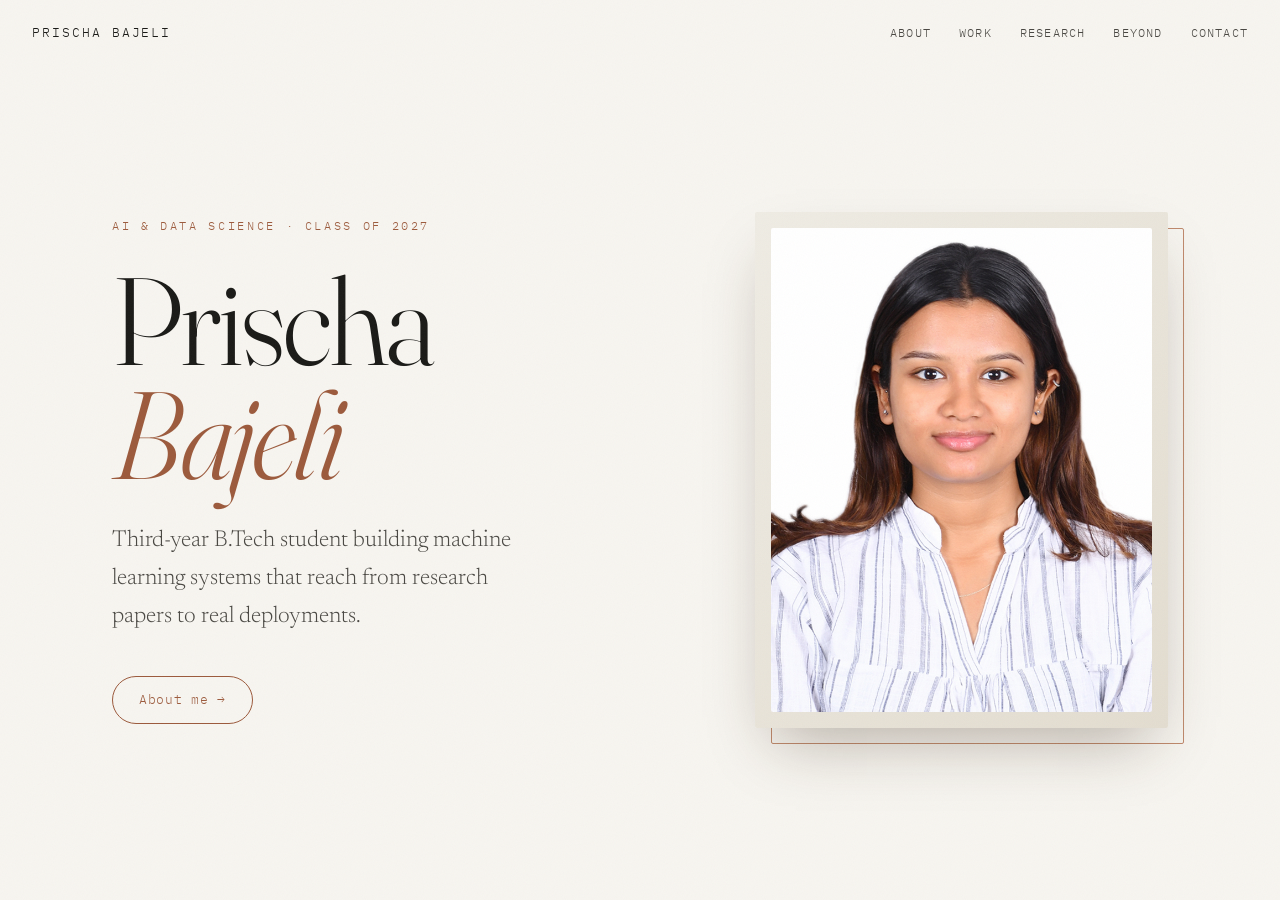
==== index.html @ cf007b45 "Initial commit" ====
<!DOCTYPE html>
<html lang="en">
<head>
<meta charset="UTF-8" />
<meta name="viewport" content="width=device-width, initial-scale=1.0" />
<title>Prischa Bajeli — AI &amp; Data Science</title>
<meta name="description" content="Prischa Bajeli — Third-year B.Tech student in Artificial Intelligence & Data Science." />
<link rel="preconnect" href="https://fonts.googleapis.com" />
<link rel="preconnect" href="https://fonts.gstatic.com" crossorigin />
<link href="https://fonts.googleapis.com/css2?family=Fraunces:ital,opsz,wght@0,9..144,300..600;1,9..144,300..500&family=Newsreader:ital,opsz,wght@0,6..72,300..500;1,6..72,300..400&family=IBM+Plex+Mono:wght@400;500&display=swap" rel="stylesheet" />
<link rel="stylesheet" href="style.css" />
<style>
  /* homepage-specific: full-height hero, no footer line needed */
  body { background: var(--bg); }
  .home-nav {
    position: absolute;
    top: 0; left: 0; right: 0;
    background: transparent;
    border-bottom: none;
    backdrop-filter: none;
  }
  header.hero {
    flex: 1;
    min-height: 100vh;
    display: flex;
    align-items: center;
    padding: 100px 0 60px;
  }
  .hero-grid {
    display: grid;
    grid-template-columns: 1.4fr 1fr;
    gap: 64px;
    align-items: center;
    width: 100%;
  }
  @media (max-width: 860px) { .hero-grid { grid-template-columns: 1fr; gap: 40px; } }

  .eyebrow {
    font-family: var(--mono);
    font-size: 12px;
    letter-spacing: 0.22em;
    text-transform: uppercase;
    color: var(--accent);
    margin-bottom: 28px;
  }
  h1.name {
    font-family: var(--display);
    font-weight: 300;
    font-size: clamp(56px, 10vw, 124px);
    line-height: 0.92;
    letter-spacing: -0.02em;
    margin-bottom: 30px;
  }
  h1.name em { font-style: italic; color: var(--accent); }
  .tagline {
    font-size: 23px;
    color: var(--ink-soft);
    max-width: 32ch;
    margin-bottom: 40px;
  }
  .hero-cta { display: flex; gap: 22px; align-items: center; flex-wrap: wrap; }
  .hero-cta a {
    font-family: var(--mono);
    font-size: 13px;
    letter-spacing: 0.05em;
    padding-bottom: 3px;
    border-bottom: 1px solid var(--line);
    transition: border-color 0.25s, color 0.25s;
  }
  .hero-cta a:hover { color: var(--accent); border-color: var(--accent); }
  .hero-cta .primary {
    border: 1px solid var(--accent);
    border-radius: 100px;
    padding: 12px 26px;
    color: var(--accent);
  }
  .hero-cta .primary:hover { background: var(--accent); color: var(--bg); }

  .photo-frame { position: relative; }
  .photo-frame .img-slot {
    aspect-ratio: 4/5;
    box-shadow: 0 30px 60px -20px rgba(60,40,20,0.35);
  }
  .photo-frame::after {
    content: "";
    position: absolute;
    inset: 16px -16px -16px 16px;
    border: 1px solid var(--accent-soft);
    border-radius: 2px;
    z-index: -1;
  }
</style>
</head>
<body>

<nav class="home-nav">
  <a href="index.html" class="logo">Prischa Bajeli</a>
  <div class="links">
    <a href="about.html">About</a>
    <a href="work.html">Work</a>
    <a href="research.html">Research</a>
    <a href="beyond.html">Beyond</a>
    <a href="contact.html">Contact</a>
  </div>
</nav>

<header class="hero">
  <div class="wrap">
    <div class="hero-grid">
      <div class="fade-in d1">
        <div class="eyebrow">AI &amp; Data Science · Class of 2027</div>
        <h1 class="name">Prischa<br><em>Bajeli</em></h1>
        <p class="tagline">Third-year B.Tech student building machine learning systems that reach from research papers to real deployments.</p>
        <div class="hero-cta">
          <a href="about.html" class="primary">About me →</a>
        </div>
      </div>
      <div class="photo-frame fade-in d2">
        <div class="img-slot">
          <img src="images/profile.jpg" alt="Prischa Bajeli">
        </div>
      </div>
    </div>
  </div>
</header>

</body>
</html>
---- style.css ----
:root {
  --bg: #f7f5f0;
  --bg-warm: #efece4;
  --ink: #1a1a17;
  --ink-soft: #4a4843;
  --ink-faint: #8a877e;
  --line: #d9d5c9;
  --accent: #9c5a3c;
  --accent-soft: #c08a6d;
  --display: 'Fraunces', serif;
  --body: 'Newsreader', serif;
  --mono: 'IBM Plex Mono', monospace;
  --maxw: 1120px;
}

* { margin: 0; padding: 0; box-sizing: border-box; }
html { scroll-behavior: smooth; }

body {
  background: var(--bg);
  color: var(--ink);
  font-family: var(--body);
  font-size: 19px;
  line-height: 1.65;
  font-weight: 300;
  -webkit-font-smoothing: antialiased;
  overflow-x: hidden;
  min-height: 100vh;
  display: flex;
  flex-direction: column;
}

.wrap { max-width: var(--maxw); margin: 0 auto; padding: 0 32px; width: 100%; }
a { color: inherit; text-decoration: none; }

/* grain overlay */
body::before {
  content: "";
  position: fixed;
  inset: 0;
  pointer-events: none;
  z-index: 1;
  opacity: 0.035;
  background-image: url("data:image/svg+xml,%3Csvg xmlns='http://www.w3.org/2000/svg' width='200' height='200'%3E%3Cfilter id='n'%3E%3CfeTurbulence type='fractalNoise' baseFrequency='0.9' numOctaves='4'/%3E%3C/filter%3E%3Crect width='100%25' height='100%25' filter='url(%23n)'/%3E%3C/svg%3E");
}

/* ---------- NAV ---------- */
nav {
  position: sticky;
  top: 0;
  z-index: 100;
  display: flex;
  justify-content: space-between;
  align-items: center;
  padding: 22px 32px;
  background: rgba(247,245,240,0.82);
  backdrop-filter: blur(10px);
  border-bottom: 1px solid var(--line);
}
nav .logo {
  font-family: var(--mono);
  font-size: 13px;
  letter-spacing: 0.15em;
  text-transform: uppercase;
  color: var(--ink);
}
nav .links { display: flex; gap: 28px; }
nav .links a {
  font-family: var(--mono);
  font-size: 12px;
  letter-spacing: 0.1em;
  text-transform: uppercase;
  color: var(--ink-soft);
  transition: color 0.2s;
  position: relative;
}
nav .links a:hover { color: var(--accent); }
nav .links a.active { color: var(--accent); }
nav .links a.active::after {
  content: "";
  position: absolute;
  left: 0; right: 0; bottom: -6px;
  height: 1px;
  background: var(--accent);
}
@media (max-width: 720px) {
  nav { padding: 16px 20px; }
  nav .links { gap: 16px; flex-wrap: wrap; justify-content: flex-end; }
  nav .links a { font-size: 11px; }
}

/* ---------- PAGE SHELL ---------- */
main { flex: 1; position: relative; z-index: 2; }
.page { padding: 80px 0 110px; }
.page-head { margin-bottom: 64px; }
.page-head .num {
  font-family: var(--mono);
  font-size: 13px;
  color: var(--accent);
  letter-spacing: 0.1em;
  display: block;
  margin-bottom: 16px;
}
.page-head h1 {
  font-family: var(--display);
  font-weight: 300;
  font-size: clamp(40px, 7vw, 78px);
  line-height: 1;
  letter-spacing: -0.02em;
}
.page-head h1 em { font-style: italic; color: var(--accent); }
.page-head .sub {
  font-size: 22px;
  color: var(--ink-soft);
  margin-top: 20px;
  max-width: 50ch;
}

.fade-in { animation: fadeUp 0.8s ease forwards; opacity: 0; }
.d1 { animation-delay: 0.05s; }
.d2 { animation-delay: 0.15s; }
.d3 { animation-delay: 0.25s; }
@keyframes fadeUp {
  from { opacity: 0; transform: translateY(24px); }
  to { opacity: 1; transform: translateY(0); }
}

/* ---------- IMAGE SLOT ---------- */
.img-slot {
  background: linear-gradient(135deg, var(--bg-warm), #e3ddd0);
  display: flex;
  align-items: center;
  justify-content: center;
  color: var(--ink-faint);
  font-family: var(--mono);
  font-size: 11px;
  letter-spacing: 0.08em;
  text-align: center;
  line-height: 1.6;
  padding: 16px;
  border-radius: 2px;
}
.img-slot img { width: 100%; height: 100%; object-fit: cover; display: block; border-radius: 2px; }
.img-slot img.fit-contain { object-fit: contain; }

/* ---------- FOOTER ---------- */
footer {
  position: relative;
  z-index: 2;
  border-top: 1px solid var(--line);
  padding: 40px 0;
}
footer .wrap { display: flex; justify-content: space-between; align-items: center; flex-wrap: wrap; gap: 16px; }
footer .copy { font-family: var(--mono); font-size: 11px; color: var(--ink-faint); letter-spacing: 0.08em; }
footer .foot-links { display: flex; gap: 22px; }
footer .foot-links a {
  font-family: var(--mono);
  font-size: 11px;
  letter-spacing: 0.1em;
  text-transform: uppercase;
  color: var(--ink-faint);
  transition: color 0.2s;
}
footer .foot-links a:hover { color: var(--accent); }
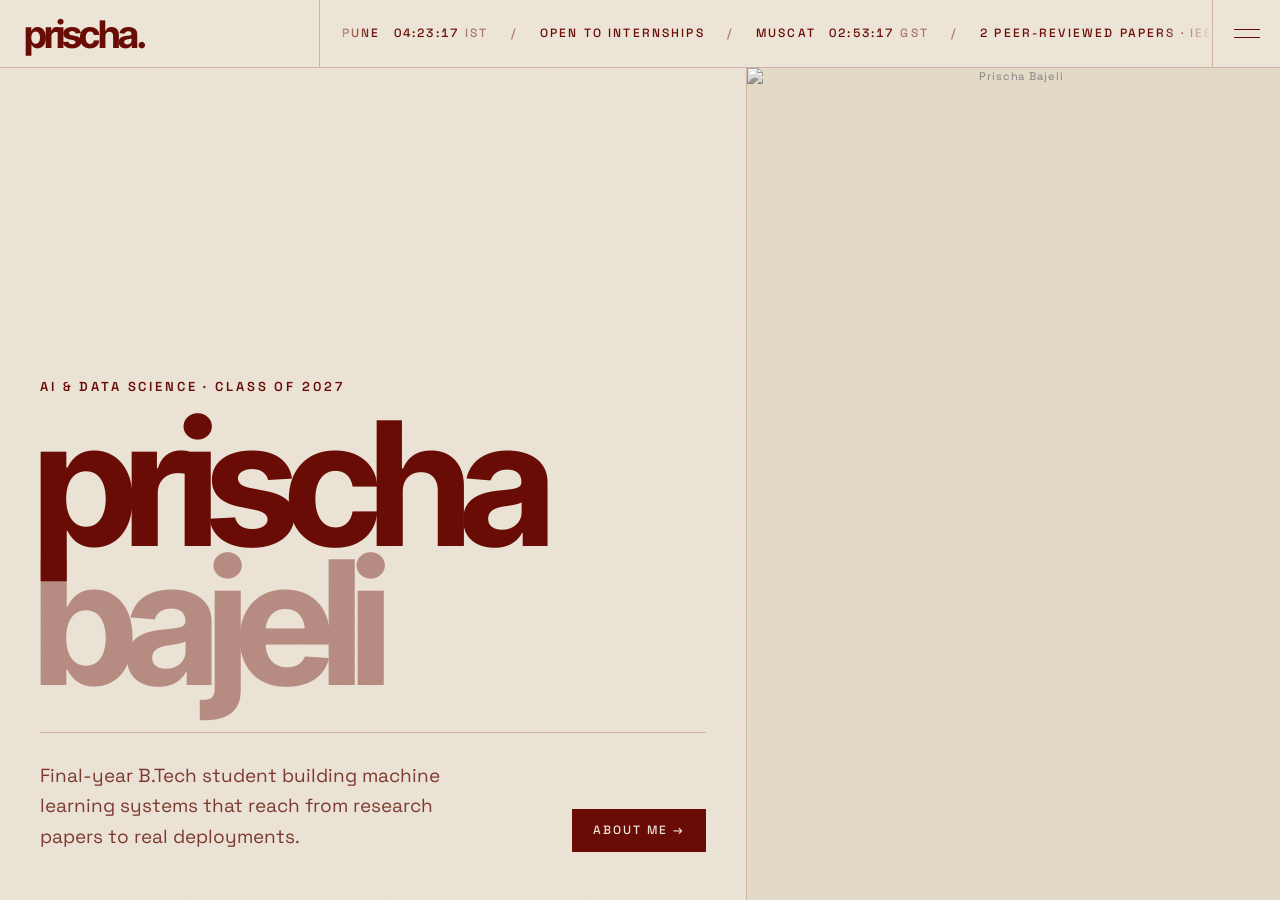
==== commit e3163eac: "Redesign site, add Experience page and moving project strip, update CGPA and year" ====
--- a/index.html
+++ b/index.html
@@ -4,125 +4,115 @@
 <meta charset="UTF-8" />
 <meta name="viewport" content="width=device-width, initial-scale=1.0" />
 <title>Prischa Bajeli — AI &amp; Data Science</title>
-<meta name="description" content="Prischa Bajeli — Third-year B.Tech student in Artificial Intelligence & Data Science." />
+<meta name="description" content="Prischa Bajeli — Final-year B.Tech student in Artificial Intelligence & Data Science." />
 <link rel="preconnect" href="https://fonts.googleapis.com" />
 <link rel="preconnect" href="https://fonts.gstatic.com" crossorigin />
-<link href="https://fonts.googleapis.com/css2?family=Fraunces:ital,opsz,wght@0,9..144,300..600;1,9..144,300..500&family=Newsreader:ital,opsz,wght@0,6..72,300..500;1,6..72,300..400&family=IBM+Plex+Mono:wght@400;500&display=swap" rel="stylesheet" />
+<link href="https://fonts.googleapis.com/css2?family=Inter+Tight:wght@400..800&amp;family=Space+Grotesk:wght@400..600&amp;display=swap" rel="stylesheet" />
 <link rel="stylesheet" href="style.css" />
 <style>
-  /* homepage-specific: full-height hero, no footer line needed */
-  body { background: var(--bg); }
-  .home-nav {
-    position: absolute;
-    top: 0; left: 0; right: 0;
-    background: transparent;
-    border-bottom: none;
-    backdrop-filter: none;
-  }
+  /* homepage: name block + portrait, split by a grid line */
   header.hero {
     flex: 1;
-    min-height: 100vh;
-    display: flex;
-    align-items: center;
-    padding: 100px 0 60px;
-  }
-  .hero-grid {
+    position: relative;
+    z-index: 2;
     display: grid;
     grid-template-columns: 1.4fr 1fr;
-    gap: 64px;
-    align-items: center;
-    width: 100%;
+    min-height: calc(100vh - var(--bar-h));
   }
-  @media (max-width: 860px) { .hero-grid { grid-template-columns: 1fr; gap: 40px; } }
-
+  .hero-text {
+    display: flex;
+    flex-direction: column;
+    justify-content: flex-end;
+    padding: 56px 40px 48px;
+    border-right: 1px solid var(--line);
+  }
   .eyebrow {
-    font-family: var(--mono);
-    font-size: 12px;
+    font-size: 13px;
+    font-weight: 600;
     letter-spacing: 0.22em;
     text-transform: uppercase;
-    color: var(--accent);
-    margin-bottom: 28px;
+    margin-bottom: 18px;
   }
   h1.name {
     font-family: var(--display);
-    font-weight: 300;
-    font-size: clamp(56px, 10vw, 124px);
-    line-height: 0.92;
-    letter-spacing: -0.02em;
-    margin-bottom: 30px;
+    font-weight: 700;
+    font-size: clamp(80px, 13.5vw, 220px);
+    line-height: 0.8;
+    letter-spacing: -0.07em;
+    text-transform: lowercase;
+    margin: 0 0 40px -0.04em;
   }
-  h1.name em { font-style: italic; color: var(--accent); }
-  .tagline {
-    font-size: 23px;
-    color: var(--ink-soft);
-    max-width: 32ch;
-    margin-bottom: 40px;
+  .hero-foot {
+    display: grid;
+    grid-template-columns: 1fr auto;
+    gap: 24px 40px;
+    align-items: end;
+    padding-top: 28px;
+    border-top: 1px solid var(--line);
   }
-  .hero-cta { display: flex; gap: 22px; align-items: center; flex-wrap: wrap; }
-  .hero-cta a {
-    font-family: var(--mono);
-    font-size: 13px;
-    letter-spacing: 0.05em;
-    padding-bottom: 3px;
-    border-bottom: 1px solid var(--line);
-    transition: border-color 0.25s, color 0.25s;
-  }
-  .hero-cta a:hover { color: var(--accent); border-color: var(--accent); }
-  .hero-cta .primary {
-    border: 1px solid var(--accent);
-    border-radius: 100px;
-    padding: 12px 26px;
-    color: var(--accent);
-  }
-  .hero-cta .primary:hover { background: var(--accent); color: var(--bg); }
-
-  .photo-frame { position: relative; }
-  .photo-frame .img-slot {
-    aspect-ratio: 4/5;
-    box-shadow: 0 30px 60px -20px rgba(60,40,20,0.35);
-  }
-  .photo-frame::after {
-    content: "";
-    position: absolute;
-    inset: 16px -16px -16px 16px;
-    border: 1px solid var(--accent-soft);
-    border-radius: 2px;
-    z-index: -1;
+  .tagline { font-size: 19px; color: var(--ink-soft); max-width: 36ch; }
+  .hero-cta { display: flex; gap: 12px; flex-wrap: wrap; }
+  .photo-frame { position: relative; overflow: hidden; }
+  .photo-frame .img-slot { position: absolute; inset: 0; border: none; }
+  .photo-frame img { filter: grayscale(1) contrast(1.05); transition: filter 0.6s ease, transform 0.8s ease; }
+  .photo-frame:hover img { filter: grayscale(0); transform: scale(1.02); }
+  @media (max-width: 860px) {
+    header.hero { grid-template-columns: 1fr; }
+    .hero-text { border-right: none; border-bottom: 1px solid var(--line); padding: 48px 20px 36px; }
+    .photo-frame { aspect-ratio: 4/5; }
+    .hero-foot { grid-template-columns: 1fr; }
   }
 </style>
 </head>
 <body>
 
-<nav class="home-nav">
-  <a href="index.html" class="logo">Prischa Bajeli</a>
-  <div class="links">
-    <a href="about.html">About</a>
-    <a href="work.html">Work</a>
-    <a href="research.html">Research</a>
-    <a href="beyond.html">Beyond</a>
-    <a href="contact.html">Contact</a>
+<header class="topbar">
+  <a href="index.html" class="logo" aria-label="Prischa Bajeli, home">prischa.</a>
+  <div class="ticker" aria-hidden="true">
+    <div class="ticker-track">
+      <span>Open to internships</span>
+      <span>2 peer-reviewed papers · IEEE &amp; Springer</span>
+      <span>AI &amp; Data Science · Class of 2027</span>
+    </div>
+  </div>
+  <button class="menu-btn" type="button" aria-expanded="false" aria-controls="menu" aria-label="Open menu"><span></span><span></span></button>
+</header>
+<div class="menu-backdrop"></div>
+<nav class="menu" id="menu" aria-label="Main">
+  <button class="menu-close" type="button" aria-label="Close menu"><span></span><span></span></button>
+  <ul class="menu-links">
+    <li><a href="about.html"><span class="n">01</span><span class="w">about</span></a></li>
+    <li><a href="experience.html"><span class="n">02</span><span class="w">experience</span></a></li>
+    <li><a href="work.html"><span class="n">03</span><span class="w">projects</span></a></li>
+    <li><a href="research.html"><span class="n">04</span><span class="w">research</span></a></li>
+    <li><a href="beyond.html"><span class="n">05</span><span class="w">beyond</span></a></li>
+    <li><a href="contact.html"><span class="n">06</span><span class="w">contact</span></a></li>
+  </ul>
+  <div class="menu-social">
+    <a href="https://github.com/prischab" target="_blank" rel="noopener">GitHub</a>
+    <a href="https://linkedin.com/in/prischa-bajeli" target="_blank" rel="noopener">LinkedIn</a>
+    <a href="resume.pdf" target="_blank" rel="noopener">Résumé</a>
   </div>
 </nav>
 
 <header class="hero">
-  <div class="wrap">
-    <div class="hero-grid">
-      <div class="fade-in d1">
-        <div class="eyebrow">AI &amp; Data Science · Class of 2027</div>
-        <h1 class="name">Prischa<br><em>Bajeli</em></h1>
-        <p class="tagline">Third-year B.Tech student building machine learning systems that reach from research papers to real deployments.</p>
-        <div class="hero-cta">
-          <a href="about.html" class="primary">About me →</a>
-        </div>
+  <div class="hero-text fade-in d1">
+    <div class="eyebrow">AI &amp; Data Science · Class of 2027</div>
+    <h1 class="name">Prischa<br><em>Bajeli</em></h1>
+    <div class="hero-foot">
+      <p class="tagline">Final-year B.Tech student building machine learning systems that reach from research papers to real deployments.</p>
+      <div class="hero-cta">
+        <a href="about.html" class="btn solid">About me →</a>
       </div>
-      <div class="photo-frame fade-in d2">
-        <div class="img-slot">
-          <img src="images/profile.jpg" alt="Prischa Bajeli">
-        </div>
-      </div>
+    </div>
+  </div>
+  <div class="photo-frame fade-in d2">
+    <div class="img-slot">
+      <img src="images/profile.JPG" alt="Prischa Bajeli">
     </div>
   </div>
 </header>
 
+<script src="site.js"></script>
 </body>
 </html>
--- a/style.css
+++ b/style.css
@@ -1,16 +1,19 @@
 :root {
-  --bg: #f7f5f0;
-  --bg-warm: #efece4;
-  --ink: #1a1a17;
-  --ink-soft: #4a4843;
-  --ink-faint: #8a877e;
-  --line: #d9d5c9;
-  --accent: #9c5a3c;
-  --accent-soft: #c08a6d;
-  --display: 'Fraunces', serif;
-  --body: 'Newsreader', serif;
-  --mono: 'IBM Plex Mono', monospace;
-  --maxw: 1120px;
+  --bg: #ece4d6;
+  --bg-warm: #e3d9c7;
+  --bg-alt: #f4eee4;
+  --ink: #6a0c06;
+  --ink-soft: #7d3a30;
+  --ink-faint: #a8786c;
+  --line: #cfb3a4;
+  --accent: #6a0c06;
+  --accent-soft: #a8786c;
+  --chip: rgba(106,12,6,0.07);
+  --display: 'Inter Tight', 'Helvetica Neue', Arial, sans-serif;
+  --body: 'Space Grotesk', 'Helvetica Neue', Arial, sans-serif;
+  --mono: 'Space Grotesk', 'Helvetica Neue', Arial, sans-serif;
+  --maxw: 1200px;
+  --bar-h: 68px;
 }
 
 * { margin: 0; padding: 0; box-sizing: border-box; }
@@ -20,18 +23,23 @@
   background: var(--bg);
   color: var(--ink);
   font-family: var(--body);
-  font-size: 19px;
-  line-height: 1.65;
-  font-weight: 300;
+  font-size: 17px;
+  line-height: 1.6;
+  font-weight: 400;
   -webkit-font-smoothing: antialiased;
   overflow-x: hidden;
   min-height: 100vh;
   display: flex;
   flex-direction: column;
 }
-
-.wrap { max-width: var(--maxw); margin: 0 auto; padding: 0 32px; width: 100%; }
+body.menu-open { overflow: hidden; }
+
+.wrap { max-width: var(--maxw); margin: 0 auto; padding: 0 40px; width: 100%; }
 a { color: inherit; text-decoration: none; }
+::selection { background: var(--ink); color: var(--bg); }
+
+/* emphasis inside big headings: same face, faded ink */
+h1 em, h2 em { font-style: normal; color: var(--ink); opacity: 0.4; }
 
 /* grain overlay */
 body::before {
@@ -40,80 +48,205 @@
   inset: 0;
   pointer-events: none;
   z-index: 1;
-  opacity: 0.035;
+  opacity: 0.05;
   background-image: url("data:image/svg+xml,%3Csvg xmlns='http://www.w3.org/2000/svg' width='200' height='200'%3E%3Cfilter id='n'%3E%3CfeTurbulence type='fractalNoise' baseFrequency='0.9' numOctaves='4'/%3E%3C/filter%3E%3Crect width='100%25' height='100%25' filter='url(%23n)'/%3E%3C/svg%3E");
 }
 
-/* ---------- NAV ---------- */
-nav {
+/* ---------- TOP BAR ---------- */
+.topbar {
   position: sticky;
   top: 0;
-  z-index: 100;
-  display: flex;
-  justify-content: space-between;
+  z-index: 300;
+  display: grid;
+  grid-template-columns: minmax(180px, 25%) 1fr var(--bar-h);
+  height: var(--bar-h);
+  background: var(--bg);
+  border-bottom: 1px solid var(--line);
+}
+.topbar .logo {
+  display: flex;
   align-items: center;
-  padding: 22px 32px;
-  background: rgba(247,245,240,0.82);
-  backdrop-filter: blur(10px);
+  padding: 0 24px;
+  border-right: 1px solid var(--line);
+  font-family: var(--display);
+  font-weight: 700;
+  font-size: 38px;
+  letter-spacing: -0.07em;
+  line-height: 1;
+  text-transform: lowercase;
+}
+.ticker {
+  overflow: hidden;
+  white-space: nowrap;
+  display: flex;
+  align-items: center;
+  -webkit-mask-image: linear-gradient(90deg, transparent, #000 6%, #000 94%, transparent);
+          mask-image: linear-gradient(90deg, transparent, #000 6%, #000 94%, transparent);
+}
+.ticker-track {
+  display: inline-flex;
+  align-items: center;
+  animation: marquee 50s linear infinite;
+}
+.ticker-track > span {
+  font-size: 12px;
+  font-weight: 500;
+  letter-spacing: 0.18em;
+  text-transform: uppercase;
+  font-variant-numeric: tabular-nums;
+  padding: 0 22px;
+}
+.ticker-track > span.sep { padding: 0; color: var(--ink-faint); }
+.ticker-track .time { font-weight: 500; margin-left: 8px; }
+.ticker-track .tz { font-style: normal; color: var(--ink-faint); margin-left: 6px; }
+@keyframes marquee {
+  from { transform: translateX(0); }
+  to { transform: translateX(-50%); }
+}
+
+.menu-btn, .menu-close {
+  position: relative;
+  border: none;
+  border-left: 1px solid var(--line);
+  background: transparent;
+  color: var(--ink);
+  cursor: pointer;
+  display: grid;
+  place-items: center;
+}
+.menu-btn span, .menu-close span {
+  position: absolute;
+  width: 26px;
+  height: 1.5px;
+  background: currentColor;
+}
+.menu-btn span:first-child { transform: translateY(-4px); }
+.menu-btn span:last-child { transform: translateY(4px); }
+.menu-close span:first-child { transform: rotate(45deg); }
+.menu-close span:last-child { transform: rotate(-45deg); }
+.menu-btn:focus-visible, .menu-close:focus-visible { outline: 2px solid var(--ink); outline-offset: -4px; }
+.menu-close {
+  position: absolute;
+  top: 0;
+  right: 0;
+  width: var(--bar-h);
+  height: var(--bar-h);
   border-bottom: 1px solid var(--line);
 }
-nav .logo {
-  font-family: var(--mono);
-  font-size: 13px;
+.menu-close:hover { background: var(--ink); color: var(--bg); }
+
+/* ---------- MENU PANEL ---------- */
+.menu-backdrop {
+  position: fixed;
+  inset: 0;
+  z-index: 250;
+  background: rgba(60, 12, 6, 0.18);
+  opacity: 0;
+  pointer-events: none;
+  transition: opacity 0.4s ease;
+}
+.menu {
+  position: fixed;
+  top: 0;
+  right: 0;
+  z-index: 310;
+  width: min(600px, 100vw);
+  height: 100vh;
+  height: 100dvh;
+  background: var(--bg-alt);
+  border-left: 1px solid var(--line);
+  display: flex;
+  flex-direction: column;
+  padding-top: var(--bar-h);
+  overflow-y: auto;
+  transform: translateX(100%);
+  transition: transform 0.5s cubic-bezier(0.7, 0, 0.2, 1);
+}
+.menu-open .menu { transform: translateX(0); }
+.menu-open .menu-backdrop { opacity: 1; pointer-events: auto; }
+.menu-links {
+  flex: 1;
+  display: flex;
+  flex-direction: column;
+  justify-content: center;
+  list-style: none;
+}
+.menu-links li { border-top: 1px solid var(--line); }
+.menu-links li:last-child { border-bottom: 1px solid var(--line); }
+.menu-links a {
+  display: flex;
+  align-items: baseline;
+  gap: 22px;
+  padding: 12px 28px;
+  transition: background 0.25s, color 0.25s;
+}
+.menu-links .n {
+  font-size: 12px;
+  font-weight: 500;
   letter-spacing: 0.15em;
-  text-transform: uppercase;
-  color: var(--ink);
-}
-nav .links { display: flex; gap: 28px; }
-nav .links a {
-  font-family: var(--mono);
-  font-size: 12px;
-  letter-spacing: 0.1em;
-  text-transform: uppercase;
-  color: var(--ink-soft);
-  transition: color 0.2s;
-  position: relative;
-}
-nav .links a:hover { color: var(--accent); }
-nav .links a.active { color: var(--accent); }
-nav .links a.active::after {
-  content: "";
-  position: absolute;
-  left: 0; right: 0; bottom: -6px;
-  height: 1px;
-  background: var(--accent);
-}
+  font-variant-numeric: tabular-nums;
+}
+.menu-links .w {
+  font-family: var(--display);
+  font-weight: 700;
+  font-size: clamp(42px, 7vw, 68px);
+  letter-spacing: -0.065em;
+  line-height: 1.05;
+  text-transform: lowercase;
+}
+.menu-links a:hover, .menu-links a.active { background: var(--ink); color: var(--bg); }
+.menu-social {
+  display: flex;
+  flex-wrap: wrap;
+  gap: 12px 32px;
+  padding: 28px;
+}
+.menu-social a {
+  font-size: 15px;
+  font-weight: 500;
+  letter-spacing: 0.12em;
+  text-transform: uppercase;
+}
+.menu-social a:hover { opacity: 0.6; }
+
 @media (max-width: 720px) {
-  nav { padding: 16px 20px; }
-  nav .links { gap: 16px; flex-wrap: wrap; justify-content: flex-end; }
-  nav .links a { font-size: 11px; }
+  :root { --bar-h: 58px; }
+  .wrap { padding: 0 20px; }
+  .topbar { grid-template-columns: 1fr var(--bar-h); }
+  .topbar .logo { font-size: 30px; padding: 0 20px; border-right: none; }
+  .ticker { display: none; }
+  .menu-links a { padding: 10px 20px; }
+  .menu-social { padding: 24px 20px; }
 }
 
 /* ---------- PAGE SHELL ---------- */
 main { flex: 1; position: relative; z-index: 2; }
-.page { padding: 80px 0 110px; }
-.page-head { margin-bottom: 64px; }
+main .wrap { border-left: 1px solid var(--line); border-right: 1px solid var(--line); }
+@media (max-width: 720px) { main .wrap { border: none; } }
+.page { padding: 0 0 110px; }
+.page > .wrap { padding-top: 72px; }
+.page-head { margin-bottom: 64px; padding-bottom: 36px; border-bottom: 1px solid var(--line); }
 .page-head .num {
-  font-family: var(--mono);
+  display: block;
   font-size: 13px;
-  color: var(--accent);
-  letter-spacing: 0.1em;
-  display: block;
-  margin-bottom: 16px;
+  font-weight: 600;
+  letter-spacing: 0.22em;
+  text-transform: uppercase;
+  margin-bottom: 14px;
 }
 .page-head h1 {
   font-family: var(--display);
-  font-weight: 300;
-  font-size: clamp(40px, 7vw, 78px);
-  line-height: 1;
-  letter-spacing: -0.02em;
-}
-.page-head h1 em { font-style: italic; color: var(--accent); }
+  font-weight: 700;
+  font-size: clamp(64px, 12vw, 168px);
+  line-height: 0.88;
+  letter-spacing: -0.065em;
+  text-transform: lowercase;
+}
 .page-head .sub {
-  font-size: 22px;
+  font-size: 19px;
   color: var(--ink-soft);
-  margin-top: 20px;
-  max-width: 50ch;
+  margin-top: 40px;
+  max-width: 52ch;
 }
 
 .fade-in { animation: fadeUp 0.8s ease forwards; opacity: 0; }
@@ -127,38 +260,71 @@
 
 /* ---------- IMAGE SLOT ---------- */
 .img-slot {
-  background: linear-gradient(135deg, var(--bg-warm), #e3ddd0);
+  background: var(--bg-warm);
+  border: 1px solid var(--line);
   display: flex;
   align-items: center;
   justify-content: center;
   color: var(--ink-faint);
-  font-family: var(--mono);
   font-size: 11px;
   letter-spacing: 0.08em;
   text-align: center;
   line-height: 1.6;
-  padding: 16px;
-  border-radius: 2px;
-}
-.img-slot img { width: 100%; height: 100%; object-fit: cover; display: block; border-radius: 2px; }
+  overflow: hidden;
+}
+.img-slot img { width: 100%; height: 100%; object-fit: cover; display: block; }
 .img-slot img.fit-contain { object-fit: contain; }
+
+/* shared outline button, Bello "LEARN MORE" style */
+.btn {
+  display: inline-block;
+  font-size: 12px;
+  font-weight: 500;
+  letter-spacing: 0.16em;
+  text-transform: uppercase;
+  border: 1px solid var(--ink);
+  padding: 11px 20px;
+  transition: background 0.25s, color 0.25s;
+}
+.btn:hover, .btn.solid { background: var(--ink); color: var(--bg); }
+.btn.solid:hover { background: transparent; color: var(--ink); }
 
 /* ---------- FOOTER ---------- */
 footer {
   position: relative;
   z-index: 2;
-  border-top: 1px solid var(--line);
-  padding: 40px 0;
+  background: var(--ink);
+  color: var(--bg);
+  padding: 32px 0 0;
+  overflow: hidden;
 }
 footer .wrap { display: flex; justify-content: space-between; align-items: center; flex-wrap: wrap; gap: 16px; }
-footer .copy { font-family: var(--mono); font-size: 11px; color: var(--ink-faint); letter-spacing: 0.08em; }
-footer .foot-links { display: flex; gap: 22px; }
+footer .copy { font-size: 12px; letter-spacing: 0.14em; text-transform: uppercase; opacity: 0.7; }
+footer .foot-links { display: flex; gap: 28px; }
 footer .foot-links a {
-  font-family: var(--mono);
-  font-size: 11px;
-  letter-spacing: 0.1em;
-  text-transform: uppercase;
-  color: var(--ink-faint);
-  transition: color 0.2s;
-}
-footer .foot-links a:hover { color: var(--accent); }
+  font-size: 12px;
+  font-weight: 500;
+  letter-spacing: 0.14em;
+  text-transform: uppercase;
+  transition: opacity 0.2s;
+}
+footer .foot-links a:hover { opacity: 0.6; }
+footer::after {
+  content: "prischa.";
+  display: block;
+  font-family: var(--display);
+  font-weight: 700;
+  font-size: 27vw;
+  letter-spacing: -0.075em;
+  line-height: 0.74;
+  text-align: center;
+  margin-top: 40px;
+  transform: translateY(6%);
+  color: var(--bg-warm);
+}
+
+@media (prefers-reduced-motion: reduce) {
+  .ticker-track { animation: none; }
+  .fade-in { animation: none; opacity: 1; }
+  .menu, .menu-backdrop { transition: none; }
+}
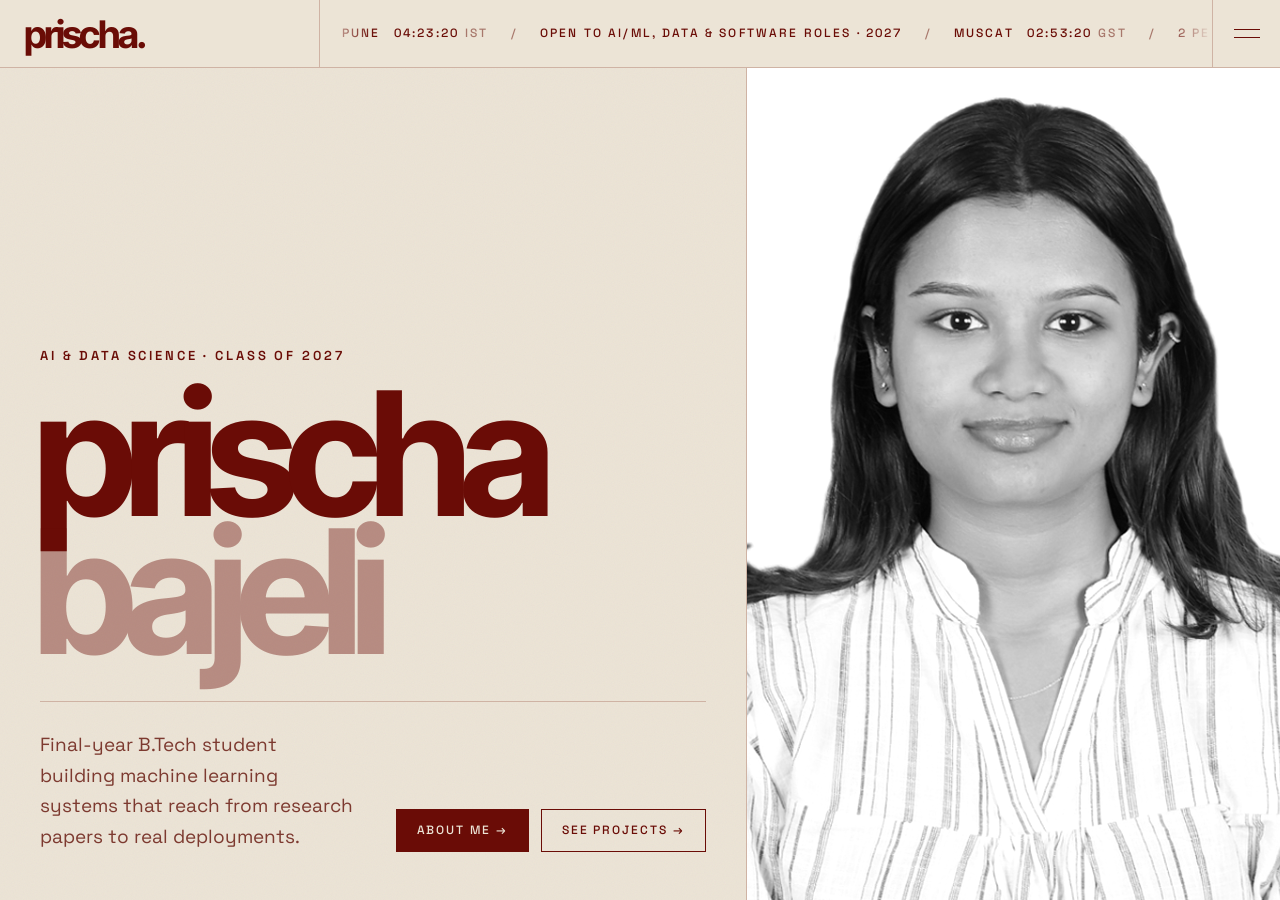
==== commit a3d2772b: "Centred project modal with image gallery and lightbox, case-study slides, filters, copy updates" ====
--- a/index.html
+++ b/index.html
@@ -4,7 +4,15 @@
 <meta charset="UTF-8" />
 <meta name="viewport" content="width=device-width, initial-scale=1.0" />
 <title>Prischa Bajeli — AI &amp; Data Science</title>
-<meta name="description" content="Prischa Bajeli — Final-year B.Tech student in Artificial Intelligence & Data Science." />
+<meta name="description" content="Prischa Bajeli — final-year B.Tech AI &amp; Data Science student building ML systems from research papers to real deployments." />
+<meta property="og:title" content="Prischa Bajeli — AI &amp; Data Science" />
+<meta property="og:description" content="Prischa Bajeli — final-year B.Tech AI &amp; Data Science student building ML systems from research papers to real deployments." />
+<meta property="og:type" content="website" />
+<meta property="og:url" content="https://prischab.github.io/" />
+<meta property="og:image" content="https://prischab.github.io/images/profile.jpg" />
+<meta name="twitter:card" content="summary" />
+<link rel="canonical" href="https://prischab.github.io/" />
+<link rel="icon" href="data:image/svg+xml,%3Csvg xmlns='http://www.w3.org/2000/svg' viewBox='0 0 64 64'%3E%3Crect width='64' height='64' fill='%236a0c06'/%3E%3Ctext x='50%25' y='50%25' dominant-baseline='central' text-anchor='middle' font-family='Arial, Helvetica, sans-serif' font-weight='bold' font-size='38' fill='%23ece4d6'%3Ep.%3C/text%3E%3C/svg%3E" />
 <link rel="preconnect" href="https://fonts.googleapis.com" />
 <link rel="preconnect" href="https://fonts.gstatic.com" crossorigin />
 <link href="https://fonts.googleapis.com/css2?family=Inter+Tight:wght@400..800&amp;family=Space+Grotesk:wght@400..600&amp;display=swap" rel="stylesheet" />
@@ -70,7 +78,7 @@
   <a href="index.html" class="logo" aria-label="Prischa Bajeli, home">prischa.</a>
   <div class="ticker" aria-hidden="true">
     <div class="ticker-track">
-      <span>Open to internships</span>
+      <span>Open to AI/ML, data &amp; software roles · 2027</span>
       <span>2 peer-reviewed papers · IEEE &amp; Springer</span>
       <span>AI &amp; Data Science · Class of 2027</span>
     </div>
@@ -103,12 +111,13 @@
       <p class="tagline">Final-year B.Tech student building machine learning systems that reach from research papers to real deployments.</p>
       <div class="hero-cta">
         <a href="about.html" class="btn solid">About me →</a>
+        <a href="work.html" class="btn">See projects →</a>
       </div>
     </div>
   </div>
   <div class="photo-frame fade-in d2">
     <div class="img-slot">
-      <img src="images/profile.JPG" alt="Prischa Bajeli">
+      <img src="images/profile.jpg" alt="Prischa Bajeli">
     </div>
   </div>
 </header>
--- a/style.css
+++ b/style.css
@@ -323,6 +323,32 @@
   color: var(--bg-warm);
 }
 
+/* ---------- CURSOR FOLLOWER (star) ---------- */
+.cursor {
+  position: fixed;
+  top: 0;
+  left: 0;
+  z-index: 1000;
+  pointer-events: none;
+  opacity: 0;
+  transition: opacity 0.3s ease;
+}
+.cursor.is-on { opacity: 1; }
+.cursor span {
+  position: absolute;
+  left: 0;
+  top: 0;
+  width: 12px;
+  height: 12px;
+  margin: -6px 0 0 -6px;
+  background: var(--ink);
+  clip-path: polygon(50% 0%, 61% 35%, 98% 35%, 68% 57%, 79% 91%, 50% 70%, 21% 91%, 32% 57%, 2% 35%, 39% 35%);
+  transition: transform 0.4s ease, background 0.3s ease;
+}
+/* over links, buttons and projects: grows a little and spins */
+.cursor.is-link span { transform: scale(1.8) rotate(72deg); }
+.cursor.is-light span { background: var(--bg); }
+
 @media (prefers-reduced-motion: reduce) {
   .ticker-track { animation: none; }
   .fade-in { animation: none; opacity: 1; }
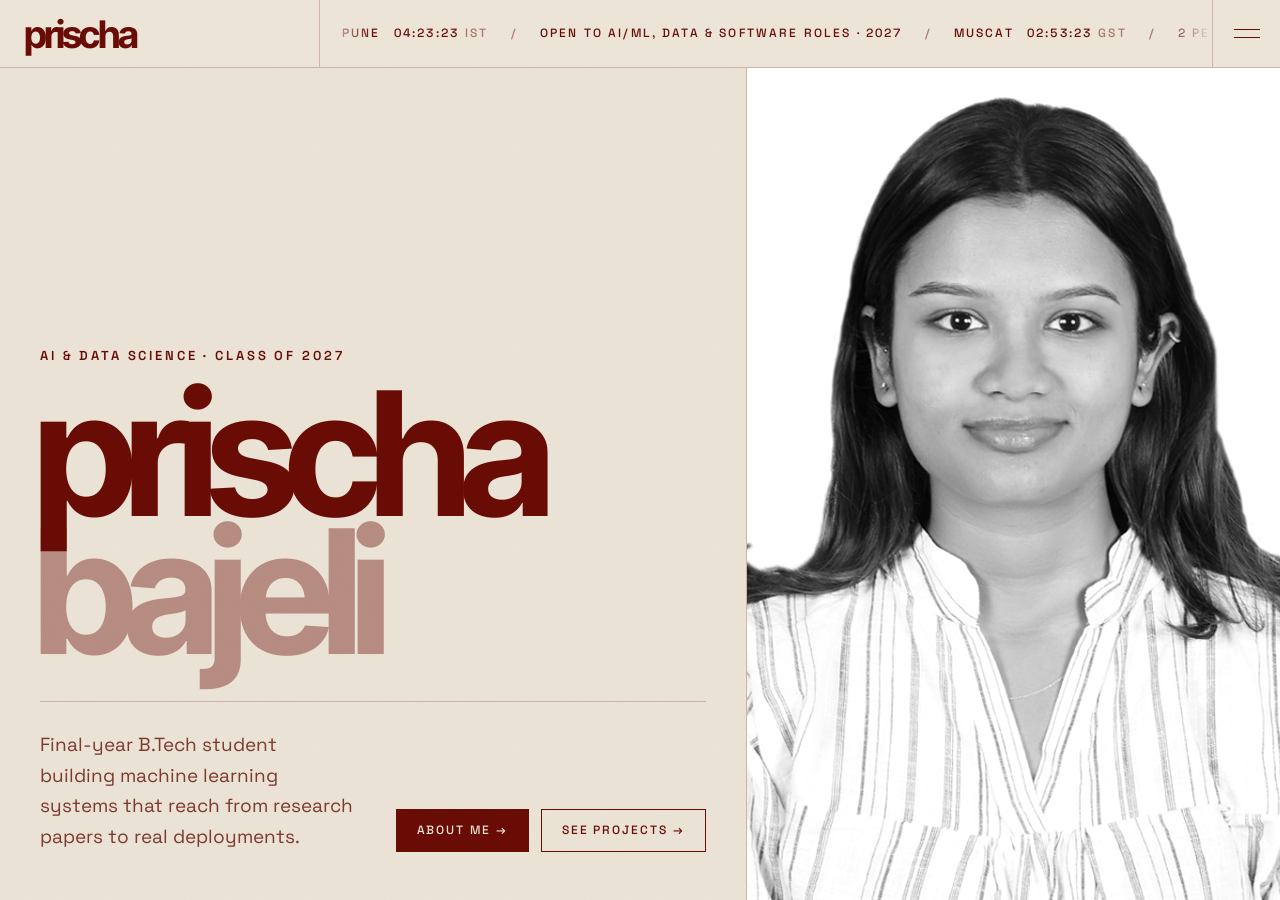
==== commit 26bf1233: "Fix footer links blocked by wordmark; project modal, gallery, copy updates" ====
--- a/index.html
+++ b/index.html
@@ -75,7 +75,7 @@
 <body>
 
 <header class="topbar">
-  <a href="index.html" class="logo" aria-label="Prischa Bajeli, home">prischa.</a>
+  <a href="index.html" class="logo" aria-label="Prischa Bajeli, home">prischa</a>
   <div class="ticker" aria-hidden="true">
     <div class="ticker-track">
       <span>Open to AI/ML, data &amp; software roles · 2027</span>
--- a/style.css
+++ b/style.css
@@ -298,7 +298,7 @@
   padding: 32px 0 0;
   overflow: hidden;
 }
-footer .wrap { display: flex; justify-content: space-between; align-items: center; flex-wrap: wrap; gap: 16px; }
+footer .wrap { position: relative; z-index: 1; display: flex; justify-content: space-between; align-items: center; flex-wrap: wrap; gap: 16px; }
 footer .copy { font-size: 12px; letter-spacing: 0.14em; text-transform: uppercase; opacity: 0.7; }
 footer .foot-links { display: flex; gap: 28px; }
 footer .foot-links a {
@@ -310,8 +310,9 @@
 }
 footer .foot-links a:hover { opacity: 0.6; }
 footer::after {
-  content: "prischa.";
+  content: "prischa";
   display: block;
+  pointer-events: none; /* the giant wordmark overlaps the link row above it */
   font-family: var(--display);
   font-weight: 700;
   font-size: 27vw;
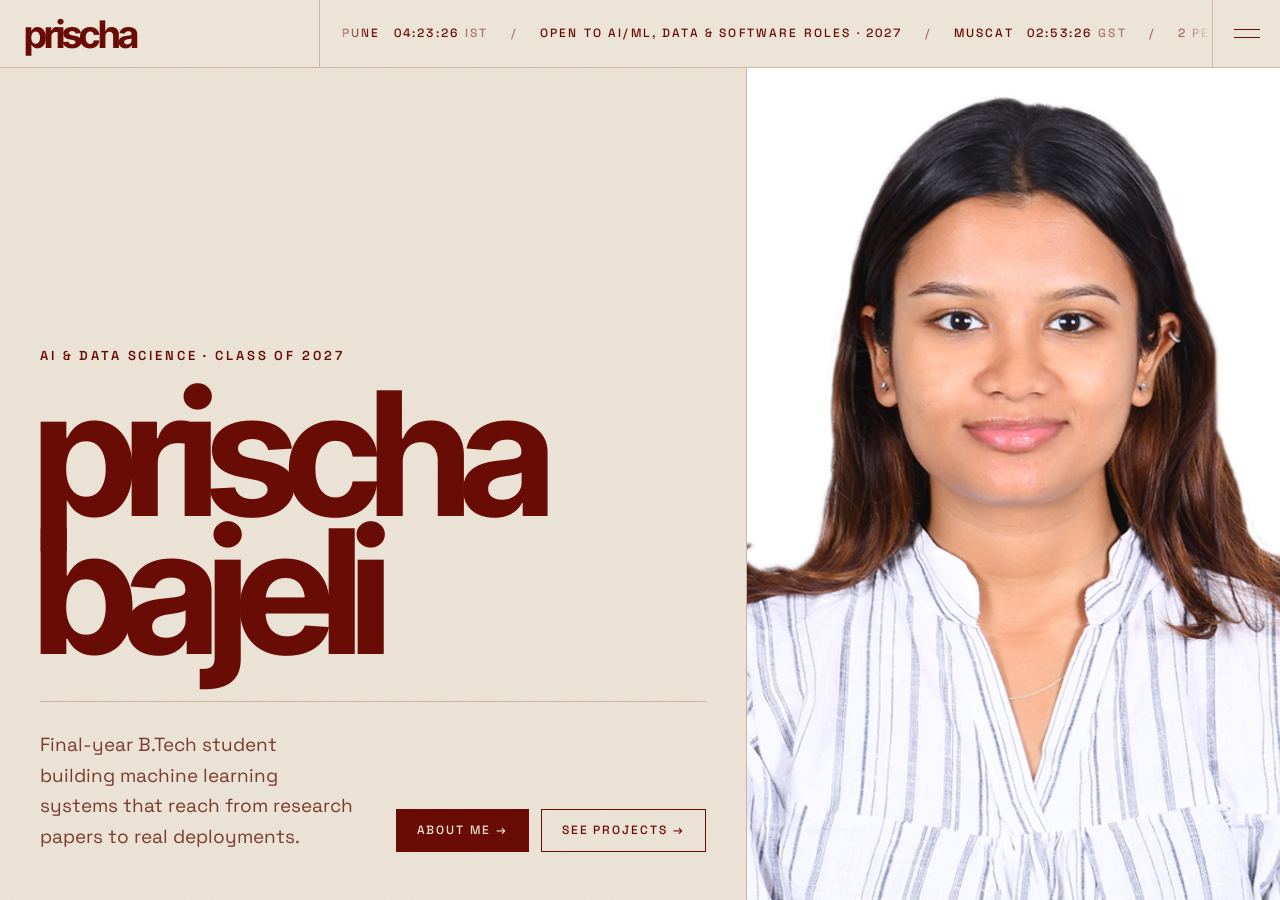
==== commit ff351d12: "Add internship screenshots, new resume, uniform project image frames, solid name and colour photo Co" ====
--- a/index.html
+++ b/index.html
@@ -62,8 +62,13 @@
   .hero-cta { display: flex; gap: 12px; flex-wrap: wrap; }
   .photo-frame { position: relative; overflow: hidden; }
   .photo-frame .img-slot { position: absolute; inset: 0; border: none; }
-  .photo-frame img { filter: grayscale(1) contrast(1.05); transition: filter 0.6s ease, transform 0.8s ease; }
-  .photo-frame:hover img { filter: grayscale(0); transform: scale(1.02); }
+  /* photo starts grey and fades to colour once, as the page loads */
+  .photo-frame img { animation: toColour 1.6s ease 0.5s both; transition: transform 0.8s ease; }
+  .photo-frame:hover img { transform: scale(1.02); }
+  @keyframes toColour { from { filter: grayscale(1) contrast(1.05); } to { filter: grayscale(0); } }
+  @media (prefers-reduced-motion: reduce) { .photo-frame img { animation: none; } }
+  /* full name in solid ink (the site's faded-em accent is skipped here) */
+  h1.name em { opacity: 1; }
   @media (max-width: 860px) {
     header.hero { grid-template-columns: 1fr; }
     .hero-text { border-right: none; border-bottom: 1px solid var(--line); padding: 48px 20px 36px; }
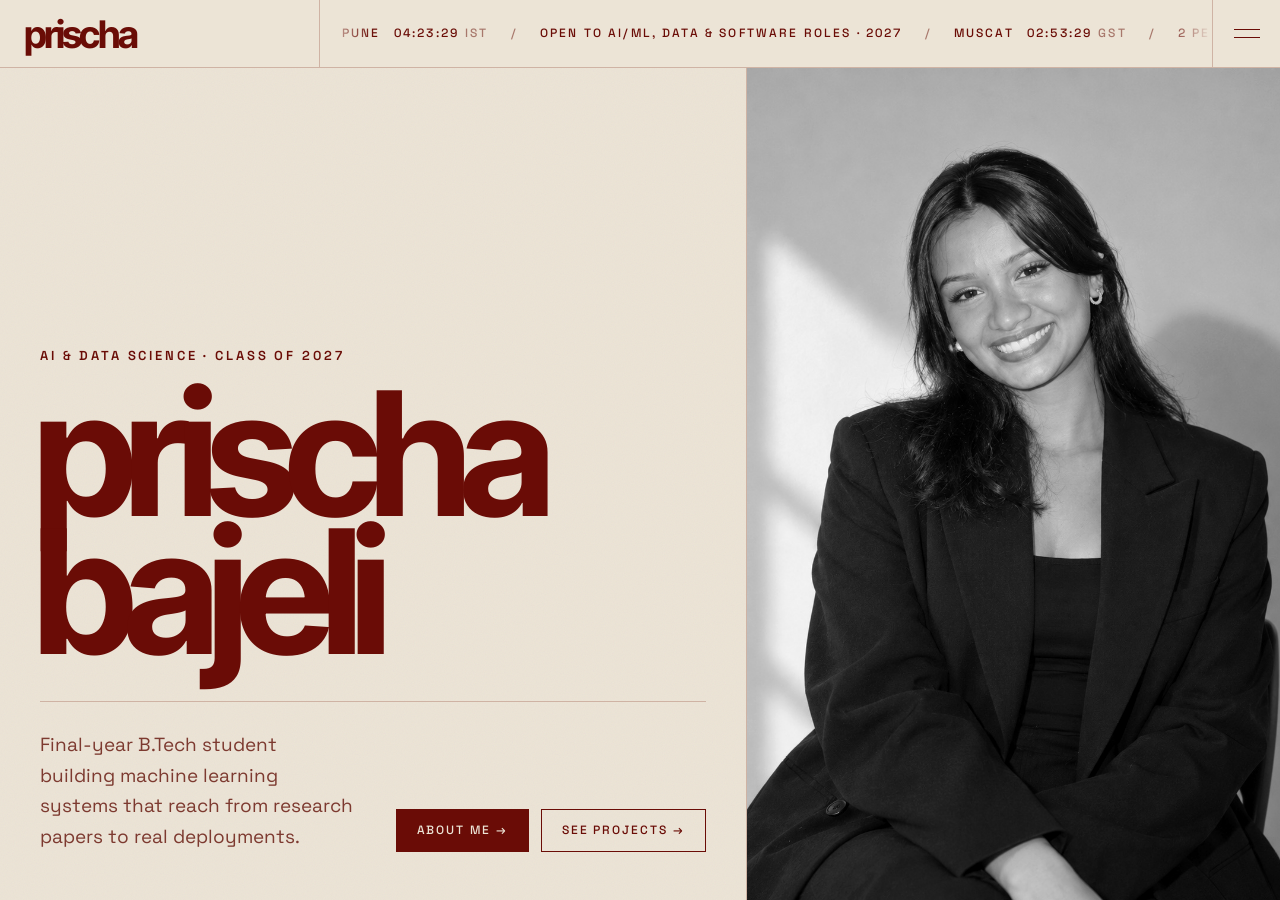
==== commit 56204247: "Black-blazer photo on homepage with grey hover effect, remove About photo" ====
--- a/index.html
+++ b/index.html
@@ -62,11 +62,17 @@
   .hero-cta { display: flex; gap: 12px; flex-wrap: wrap; }
   .photo-frame { position: relative; overflow: hidden; }
   .photo-frame .img-slot { position: absolute; inset: 0; border: none; }
-  /* photo starts grey and fades to colour once, as the page loads */
-  .photo-frame img { animation: toColour 1.6s ease 0.5s both; transition: transform 0.8s ease; }
-  .photo-frame:hover img { transform: scale(1.02); }
+  /* mouse/trackpad: photo is grey, turns colour on hover */
+  @media (hover: hover) and (pointer: fine) {
+    .photo-frame img { filter: grayscale(1) contrast(1.05); transition: filter 0.6s ease, transform 0.8s ease; }
+    .photo-frame:hover img { filter: grayscale(0) contrast(1); transform: scale(1.02); }
+  }
+  /* phones/tablets have no hover: photo starts grey and fades to colour as the page loads */
+  @media not ((hover: hover) and (pointer: fine)) {
+    .photo-frame img { animation: toColour 1.6s ease 0.5s both; }
+  }
   @keyframes toColour { from { filter: grayscale(1) contrast(1.05); } to { filter: grayscale(0); } }
-  @media (prefers-reduced-motion: reduce) { .photo-frame img { animation: none; } }
+  @media (prefers-reduced-motion: reduce) { .photo-frame img { animation: none; transition: none; } }
   /* full name in solid ink (the site's faded-em accent is skipped here) */
   h1.name em { opacity: 1; }
   @media (max-width: 860px) {
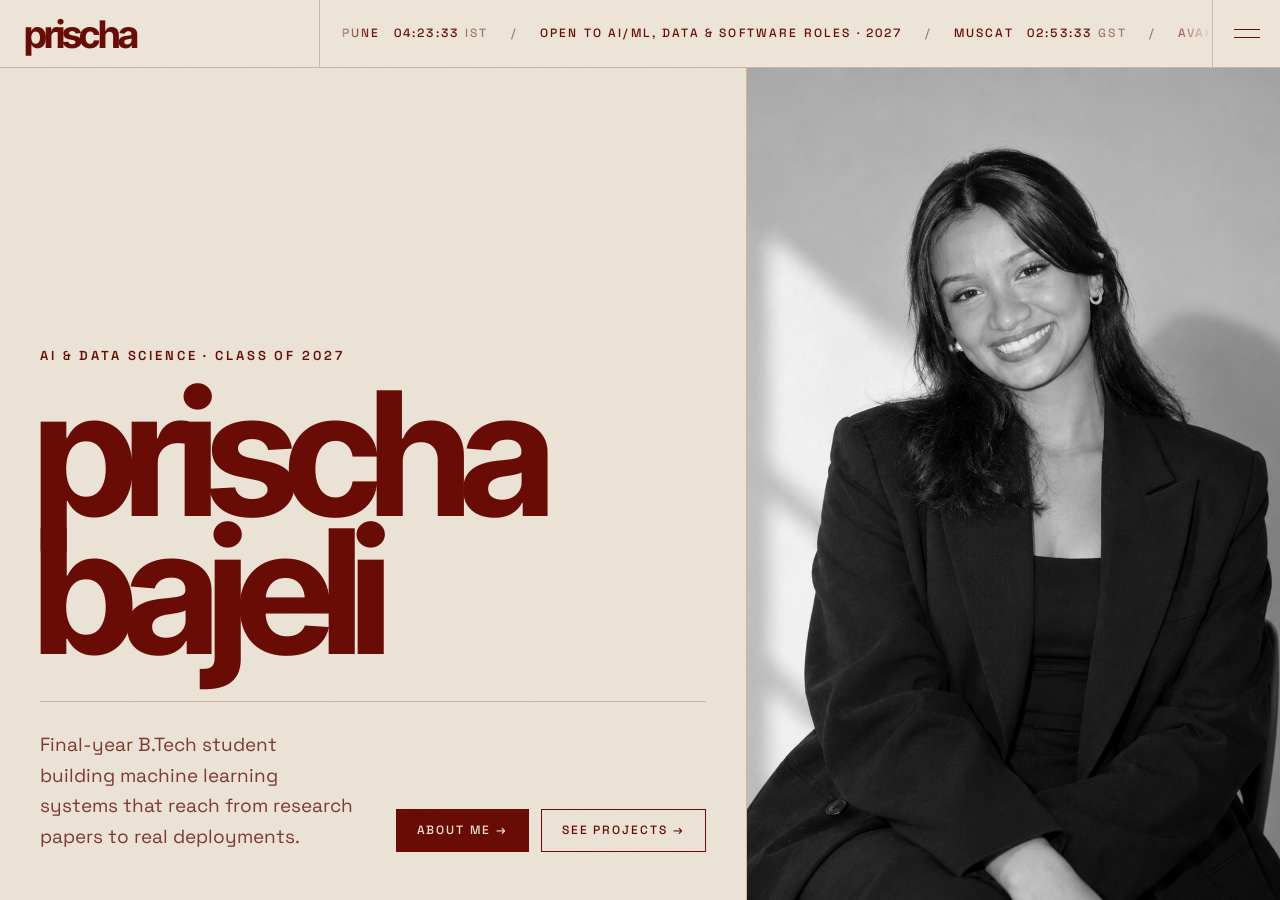
==== commit 419fe720: "Open to freelance; homepage photo with grey hover; remove About photo" ====
--- a/index.html
+++ b/index.html
@@ -90,6 +90,7 @@
   <div class="ticker" aria-hidden="true">
     <div class="ticker-track">
       <span>Open to AI/ML, data &amp; software roles · 2027</span>
+      <span>Available for freelance projects</span>
       <span>2 peer-reviewed papers · IEEE &amp; Springer</span>
       <span>AI &amp; Data Science · Class of 2027</span>
     </div>
